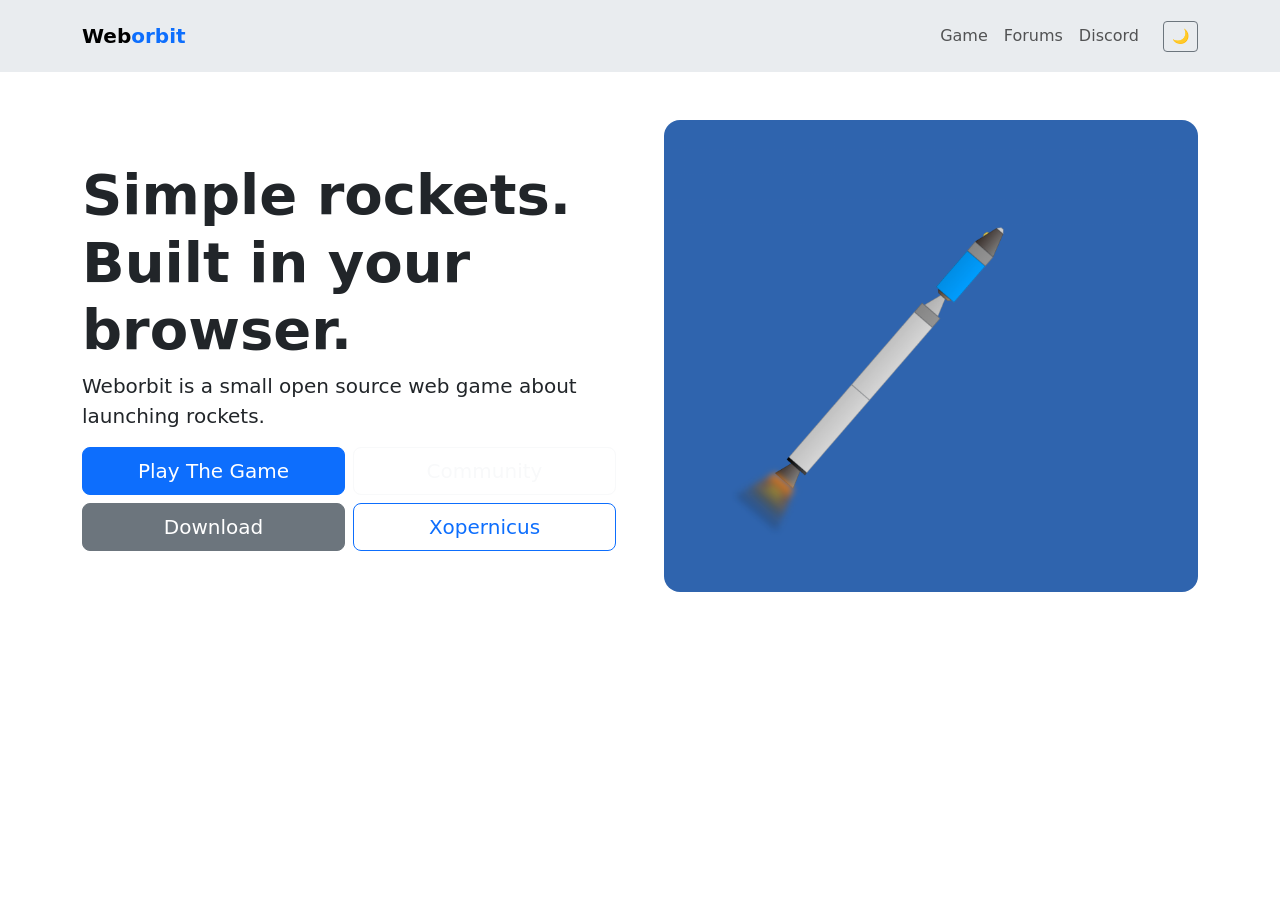
==== index.html @ d41e1221 "Update index.html" ====
<!doctype html>
<html lang="en">
  <head>
    <meta charset="utf-8" />
    <meta name="viewport" content="width=device-width, initial-scale=1" />
    <title>Weborbit</title>
    <link
      href="https://cdn.jsdelivr.net/npm/bootstrap@5.3.3/dist/css/bootstrap.min.css"
      rel="stylesheet"
      integrity="sha384-QWTKZyjpPEjISv5WaRU9OFeRpok6YctnYmDr5pNlyT2bRjXh0JMhjY6hW+ALEwIH"
      crossorigin="anonymous"
    />
    <link rel="icon" type="image/x-icon" href="Favicon.ico">
    <script src="commons.js"></script>
  </head>
  <body>
    <nav class="navbar navbar-expand-lg bg-body-secondary py-3">
      <div class="container">
        <a class="navbar-brand fw-semibold" href="index.html">Web<span id="role-text" class="text-primary">orbit</span></a>
        <button
          class="navbar-toggler"
          type="button"
          data-bs-toggle="collapse"
          data-bs-target="#mainNavbar"
          aria-controls="mainNavbar"
          aria-expanded="false"
          aria-label="Toggle navigation"
        >
          <span class="navbar-toggler-icon"></span>
        </button>
        <div class="collapse navbar-collapse" id="mainNavbar">
          <ul class="navbar-nav ms-auto">
            <li class="nav-item">
              <a class="nav-link" href="game.html">Game</a>
            </li>
            <li class="nav-item">
              <a class="nav-link" href="forum.html">Forums</a>
            </li>
            <li class="nav-item">
              <a class="nav-link" href="https://discord.gg/zv34r6aR3">Discord</a>
            </li>
          </ul>
        </div>
      </div>
    </nav>

    <div class="container py-5">
      <div class="row align-items-center g-5">
        <div class="col-lg-6 text-center text-lg-start">
          <h1 class="display-4 fw-bold">Simple rockets.<br />Built in your browser.</h1>
          <p class="lead">Weborbit is a small open source web game about launching rockets.</p>
          <div class="row row-cols-2 g-2">
            <div class="col"><a href="game.html" class="btn btn-primary btn-lg w-100">Play The Game</a></div>
            <div class="col"><a href="forum.html" class="btn btn-outline-light btn-lg w-100">Community</a></div>
            <div class="col"><a href="https://github.com/sorabora/weborbit/archive/refs/heads/main.zip" class="btn btn-secondary btn-lg w-100">Download</a></div>
            <div class="col"><a href="https://sorabora.github.io/Xopernicus" class="btn btn-outline-primary btn-lg w-100">Xopernicus</a></div>
          </div>
        </div>
        <div class="col-lg-6">
          <img src="Hero.png" class="img-fluid rounded-4 d-block mx-auto" alt="Rocket launching in the Weborbit game">
        </div>
      </div>
    </div>

    <script
      src="https://cdn.jsdelivr.net/npm/bootstrap@5.3.3/dist/js/bootstrap.bundle.min.js"
      integrity="sha384-YvpcrYf0tY3lHB60NNkmXc5s9fDVZLESaAA55NDzOxhy9GkcIdslK1eN7N6jIeHz"
      crossorigin="anonymous"
    ></script>
  </body>
</html>
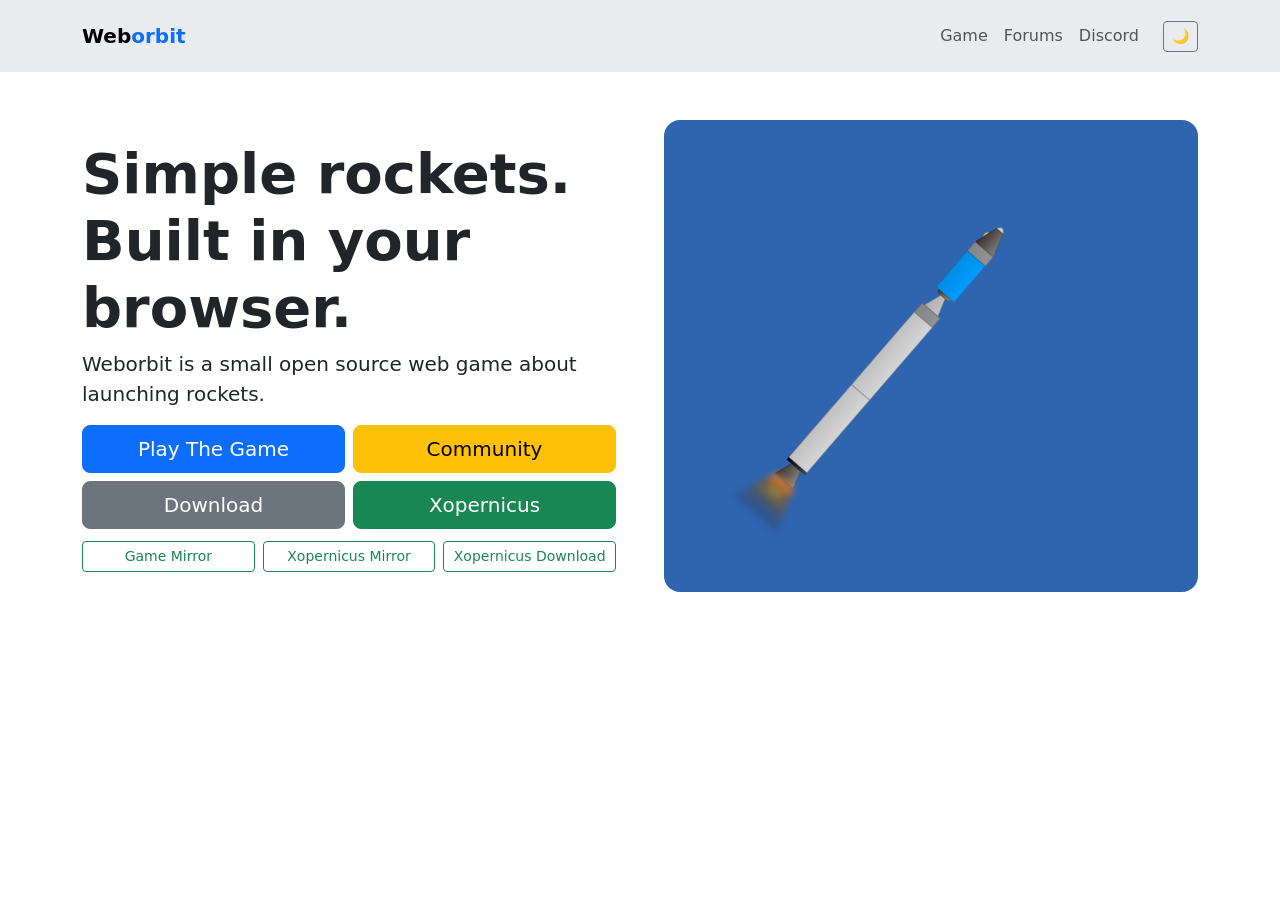
==== commit 1a790d08: "Update index.html" ====
--- a/index.html
+++ b/index.html
@@ -51,9 +51,14 @@
           <p class="lead">Weborbit is a small open source web game about launching rockets.</p>
           <div class="row row-cols-2 g-2">
             <div class="col"><a href="game.html" class="btn btn-primary btn-lg w-100">Play The Game</a></div>
-            <div class="col"><a href="forum.html" class="btn btn-outline-light btn-lg w-100">Community</a></div>
+            <div class="col"><a href="forum.html" class="btn btn-warning btn-lg w-100">Community</a></div>
             <div class="col"><a href="https://github.com/sorabora/weborbit/archive/refs/heads/main.zip" class="btn btn-secondary btn-lg w-100">Download</a></div>
-            <div class="col"><a href="https://sorabora.github.io/Xopernicus" class="btn btn-outline-primary btn-lg w-100">Xopernicus</a></div>
+            <div title="Try out our modding toolkit for the game!" class="col"><a href="https://sorabora.github.io/Xopernicus" class="btn btn-success btn-lg w-100">Xopernicus</a></div>
+          </div>
+          <div class="row row-cols-3 g-2 mt-1">
+            <div class="col"><a href="https://weborbit.vexapplications.deno.net/" class="btn btn-sm btn-outline-success btn-lg w-100">Game Mirror</a></div>
+            <div class="col"><a href="https://xopernicus.vexapplications.deno.net/" class="btn btn-sm btn-outline-success btn-lg w-100">Xopernicus Mirror</a></div>
+            <div class="col"><a href="https://github.com/sorabora/Xopernicus/archive/refs/heads/main.zip" class="btn btn-sm btn-outline-success btn-lg w-100">Xopernicus Download</a></div>
           </div>
         </div>
         <div class="col-lg-6">
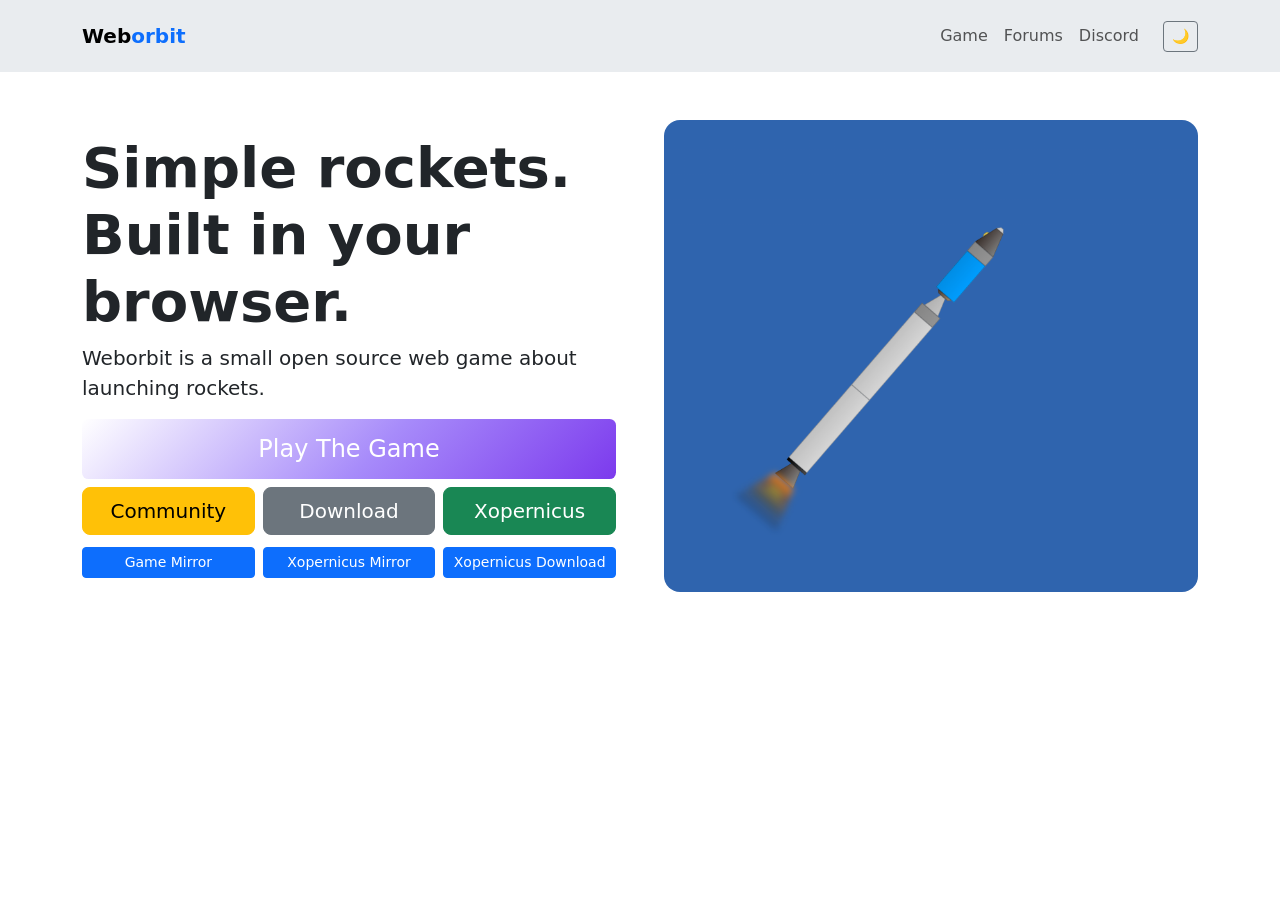
==== commit 3664829c: "Update index.html" ====
--- a/index.html
+++ b/index.html
@@ -12,6 +12,25 @@
     />
     <link rel="icon" type="image/x-icon" href="Favicon.ico">
     <script src="commons.js"></script>
+    <style>
+      .btn-xl {
+        padding: 0.75rem 1.5rem;
+        font-size: 1.5rem;
+        border-radius: 0.4rem;
+      }
+      .btn-gradient-purple {
+        background: linear-gradient(135deg, #ffffff, #a78bfa 55%, #7c3aed);
+        border: none;
+        color: white;
+        transition: transform 0.15s;
+        transform-style: preserve-3d;
+        perspective: 500px;
+      }
+      .btn-gradient-purple:hover {
+        color: white;
+        transform: perspective(500px) rotateX(var(--tilt-x, 0deg)) rotateY(var(--tilt-y, 0deg));
+      }
+    </style>
   </head>
   <body>
     <nav class="navbar navbar-expand-lg bg-body-secondary py-3">
@@ -49,16 +68,16 @@
         <div class="col-lg-6 text-center text-lg-start">
           <h1 class="display-4 fw-bold">Simple rockets.<br />Built in your browser.</h1>
           <p class="lead">Weborbit is a small open source web game about launching rockets.</p>
-          <div class="row row-cols-2 g-2">
-            <div class="col"><a href="game.html" class="btn btn-primary btn-lg w-100">Play The Game</a></div>
+          <div class="col"><a href="game.html" class="btn-gradient-purple btn btn-xl w-100 mb-2">Play The Game</a></div>
+          <div class="row row-cols-3 g-2">
             <div class="col"><a href="forum.html" class="btn btn-warning btn-lg w-100">Community</a></div>
             <div class="col"><a href="https://github.com/sorabora/weborbit/archive/refs/heads/main.zip" class="btn btn-secondary btn-lg w-100">Download</a></div>
             <div title="Try out our modding toolkit for the game!" class="col"><a href="https://sorabora.github.io/Xopernicus" class="btn btn-success btn-lg w-100">Xopernicus</a></div>
           </div>
           <div class="row row-cols-3 g-2 mt-1">
-            <div class="col"><a href="https://weborbit.vexapplications.deno.net/" class="btn btn-sm btn-outline-success btn-lg w-100">Game Mirror</a></div>
-            <div class="col"><a href="https://xopernicus.vexapplications.deno.net/" class="btn btn-sm btn-outline-success btn-lg w-100">Xopernicus Mirror</a></div>
-            <div class="col"><a href="https://github.com/sorabora/Xopernicus/archive/refs/heads/main.zip" class="btn btn-sm btn-outline-success btn-lg w-100">Xopernicus Download</a></div>
+            <div class="col"><a href="https://weborbit.vexapplications.deno.net/" class="btn btn-sm btn-primary btn-lg w-100">Game Mirror</a></div>
+            <div class="col"><a href="https://xopernicus.vexapplications.deno.net/" class="btn btn-sm btn-primary btn-lg w-100">Xopernicus Mirror</a></div>
+            <div class="col"><a href="https://github.com/sorabora/Xopernicus/archive/refs/heads/main.zip" class="btn btn-sm btn-primary btn-lg w-100">Xopernicus Download</a></div>
           </div>
         </div>
         <div class="col-lg-6">
@@ -72,5 +91,20 @@
       integrity="sha384-YvpcrYf0tY3lHB60NNkmXc5s9fDVZLESaAA55NDzOxhy9GkcIdslK1eN7N6jIeHz"
       crossorigin="anonymous"
     ></script>
+    <script>
+      document.querySelectorAll(".btn-gradient-purple").forEach(btn => {
+        btn.addEventListener("mousemove", e => {
+          const rect = btn.getBoundingClientRect();
+          const px = (e.clientX - rect.left) / rect.width - 0.5;
+          const py = (e.clientY - rect.top) / rect.height - 0.5;
+          btn.style.setProperty("--tilt-x", `${py * -20}deg`);
+          btn.style.setProperty("--tilt-y", `${px * 20}deg`);
+        });
+        btn.addEventListener("mouseleave", () => {
+          btn.style.setProperty("--tilt-x", "0deg");
+          btn.style.setProperty("--tilt-y", "0deg");
+        });
+      });
+    </script>
   </body>
 </html>
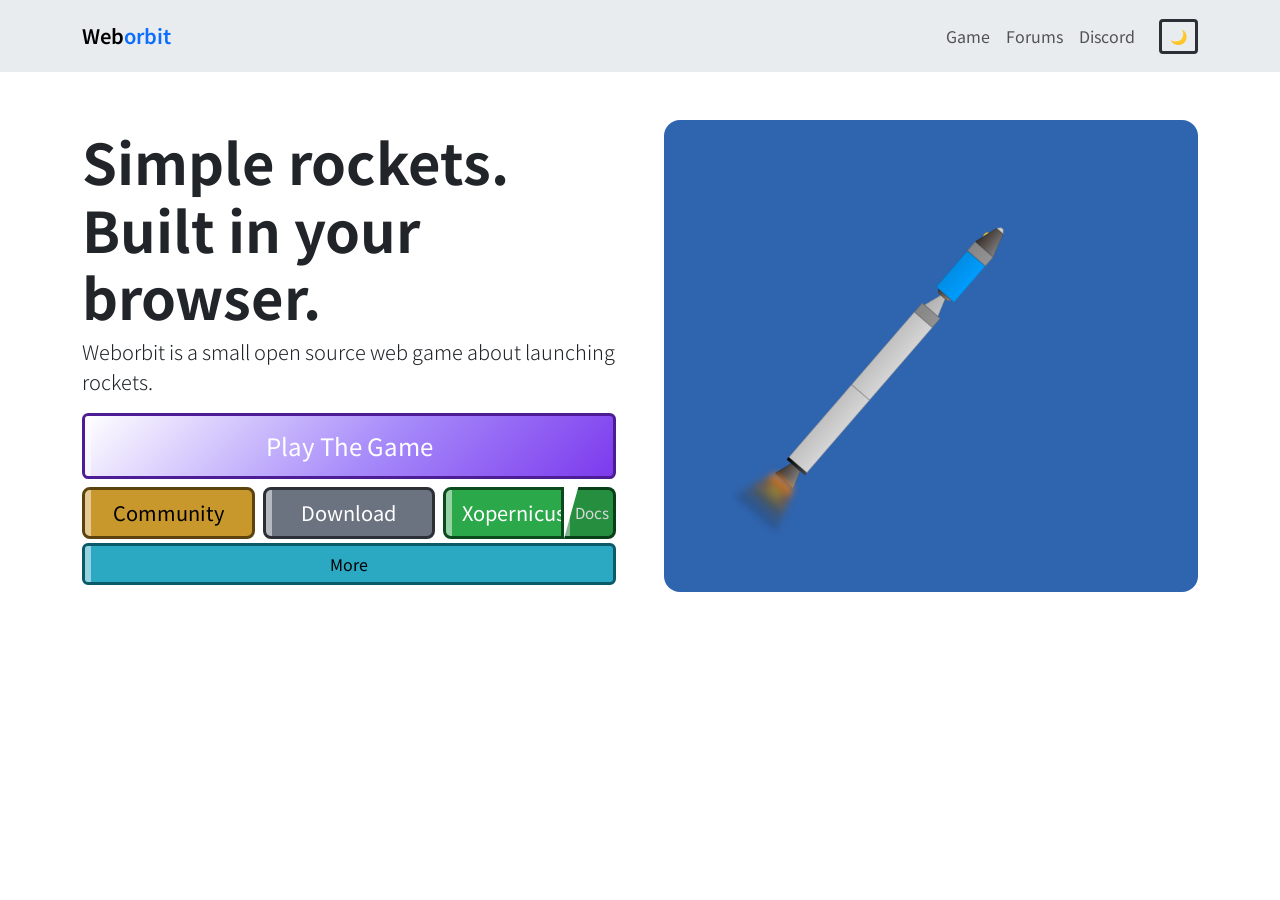
==== commit 6c7528f5: "Add files via upload" ====
--- a/index.html
+++ b/index.html
@@ -11,26 +11,8 @@
       crossorigin="anonymous"
     />
     <link rel="icon" type="image/x-icon" href="Favicon.ico">
+    <link rel="stylesheet" href="mod.css">
     <script src="commons.js"></script>
-    <style>
-      .btn-xl {
-        padding: 0.75rem 1.5rem;
-        font-size: 1.5rem;
-        border-radius: 0.4rem;
-      }
-      .btn-gradient-purple {
-        background: linear-gradient(135deg, #ffffff, #a78bfa 55%, #7c3aed);
-        border: none;
-        color: white;
-        transition: transform 0.15s;
-        transform-style: preserve-3d;
-        perspective: 500px;
-      }
-      .btn-gradient-purple:hover {
-        color: white;
-        transform: perspective(500px) rotateX(var(--tilt-x, 0deg)) rotateY(var(--tilt-y, 0deg));
-      }
-    </style>
   </head>
   <body>
     <nav class="navbar navbar-expand-lg bg-body-secondary py-3">
@@ -68,16 +50,25 @@
         <div class="col-lg-6 text-center text-lg-start">
           <h1 class="display-4 fw-bold">Simple rockets.<br />Built in your browser.</h1>
           <p class="lead">Weborbit is a small open source web game about launching rockets.</p>
-          <div class="col"><a href="game.html" class="btn-gradient-purple btn btn-xl w-100 mb-2">Play The Game</a></div>
-          <div class="row row-cols-3 g-2">
-            <div class="col"><a href="forum.html" class="btn btn-warning btn-lg w-100">Community</a></div>
-            <div class="col"><a href="https://github.com/sorabora/weborbit/archive/refs/heads/main.zip" class="btn btn-secondary btn-lg w-100">Download</a></div>
-            <div title="Try out our modding toolkit for the game!" class="col"><a href="https://sorabora.github.io/Xopernicus" class="btn btn-success btn-lg w-100">Xopernicus</a></div>
-          </div>
-          <div class="row row-cols-3 g-2 mt-1">
-            <div class="col"><a href="https://weborbit.vexapplications.deno.net/" class="btn btn-sm btn-primary btn-lg w-100">Game Mirror</a></div>
-            <div class="col"><a href="https://xopernicus.vexapplications.deno.net/" class="btn btn-sm btn-primary btn-lg w-100">Xopernicus Mirror</a></div>
-            <div class="col"><a href="https://github.com/sorabora/Xopernicus/archive/refs/heads/main.zip" class="btn btn-sm btn-primary btn-lg w-100">Xopernicus Download</a></div>
+          <div class="home-buttons">
+            <div class="col"><a href="game.html" class="btn-gradient-purple btn btn-xl w-100 mb-2">Play The Game</a></div>
+            <div class="row row-cols-3 g-2">
+              <div class="col"><a href="forum.html" class="btn btn-warning btn-lg w-100">Community</a></div>
+              <div class="col"><a href="https://github.com/sorabora/weborbit/archive/refs/heads/main.zip" class="btn btn-secondary btn-lg w-100">Download</a></div>
+              <div title="Try out our modding toolkit for the game!" class="col xopernicus-group">
+                <a href="https://sorabora.github.io/Xopernicus" class="btn btn-success btn-lg xopernicus-btn">Xopernicus</a><a href="docs/index.html" class="btn btn-success btn-lg docs-tab" title="Modding documentation">Docs</a>
+              </div>
+            </div>
+            <div class="mt-1">
+              <button class="btn btn-info w-100" type="button" data-bs-toggle="collapse" data-bs-target="#moreLinks" aria-expanded="false" aria-controls="moreLinks">More</button>
+              <div class="collapse mt-2" id="moreLinks">
+                <div class="d-grid gap-2">
+                  <a href="https://weborbit.vexapplications.deno.net/" class="btn btn-primary w-100">Game Mirror</a>
+                  <a href="https://xopernicus.vexapplications.deno.net/" class="btn btn-primary w-100">Xopernicus Mirror</a>
+                  <a href="https://github.com/sorabora/Xopernicus/archive/refs/heads/main.zip" class="btn btn-primary w-100">Xopernicus Download</a>
+                </div>
+              </div>
+            </div>
           </div>
         </div>
         <div class="col-lg-6">
--- a/mod.css
+++ b/mod.css
@@ -0,0 +1,116 @@
+@import url("https://fonts.googleapis.com/css2?family=Noto+Sans+JP:wght@400;500;700;900&display=swap");
+
+body {
+  font-family: "Noto Sans JP", sans-serif;
+}
+
+.btn {
+  border-width: 3px;
+}
+.btn-primary {
+  background-color: #2596be;
+  border-color: #0b516a;
+}
+.btn-success {
+  background-color: #2ba84a;
+  border-color: #0b4a1c;
+}
+.btn-danger {
+  background-color: #c23b3b;
+  border-color: #5a1414;
+}
+.btn-warning {
+  background-color: #c9982c;
+  border-color: #5c430e;
+}
+.btn-info {
+  background-color: #2ba8c2;
+  border-color: #0b5a6a;
+}
+.btn-secondary {
+  background-color: #6b7280;
+  border-color: #2c2f36;
+}
+.btn-outline-secondary {
+  color: #6b7280;
+  border-color: #2c2f36;
+}
+.btn-outline-secondary:hover {
+  background-color: #6b7280;
+  border-color: #2c2f36;
+}
+.btn-xl {
+  padding: 0.75rem 1.5rem;
+  font-size: 1.5rem;
+  border-radius: 0.4rem;
+}
+.btn-gradient-purple {
+  background: linear-gradient(135deg, #ffffff, #a78bfa 55%, #7c3aed);
+  border: 3px solid #4c1d95;
+  color: white;
+  transition: transform 0.15s;
+  transform-style: preserve-3d;
+  perspective: 500px;
+}
+[data-bs-theme="dark"] .btn-gradient-purple {
+  background: linear-gradient(135deg, #312e81, #7c3aed 55%, #c084fc);
+}
+.btn-gradient-purple:hover {
+  color: white;
+  transform: perspective(500px) rotateX(var(--tilt-x, 0deg)) rotateY(var(--tilt-y, 0deg));
+}
+
+.xopernicus-group {
+  display: flex;
+}
+.xopernicus-btn {
+  flex: 1 1 auto;
+  border-top-right-radius: 0;
+  border-bottom-right-radius: 0;
+  position: relative;
+  z-index: 1;
+}
+.xopernicus-btn::after {
+  content: "";
+  position: absolute;
+  top: 0;
+  right: -0.9rem;
+  width: 0.9rem;
+  height: 100%;
+  background-color: #2ba84a;
+  clip-path: polygon(0 0, 100% 0, 0 100%);
+}
+.docs-tab {
+  flex: 0 0 3.25rem;
+  display: flex;
+  align-items: center;
+  justify-content: center;
+  padding: 0.5rem 0.5rem 0.5rem 1rem;
+  font-size: 0.95rem;
+  border-left: none;
+  border-top-left-radius: 0;
+  border-bottom-left-radius: 0;
+  margin-left: 0;
+  clip-path: polygon(0.9rem 0, 100% 0, 100% 100%, 0 100%);
+  filter: brightness(0.85);
+  position: relative;
+  z-index: 0;
+}
+
+.home-buttons .btn {
+  position: relative;
+  overflow: hidden;
+}
+.home-buttons .btn::before {
+  content: "";
+  position: absolute;
+  left: 0;
+  top: 0;
+  bottom: 0;
+  width: 6px;
+  background: rgba(255, 255, 255, 0.5);
+  transition: width 0.15s ease-in-out;
+}
+.home-buttons .btn:hover::before {
+  width: 100%;
+}
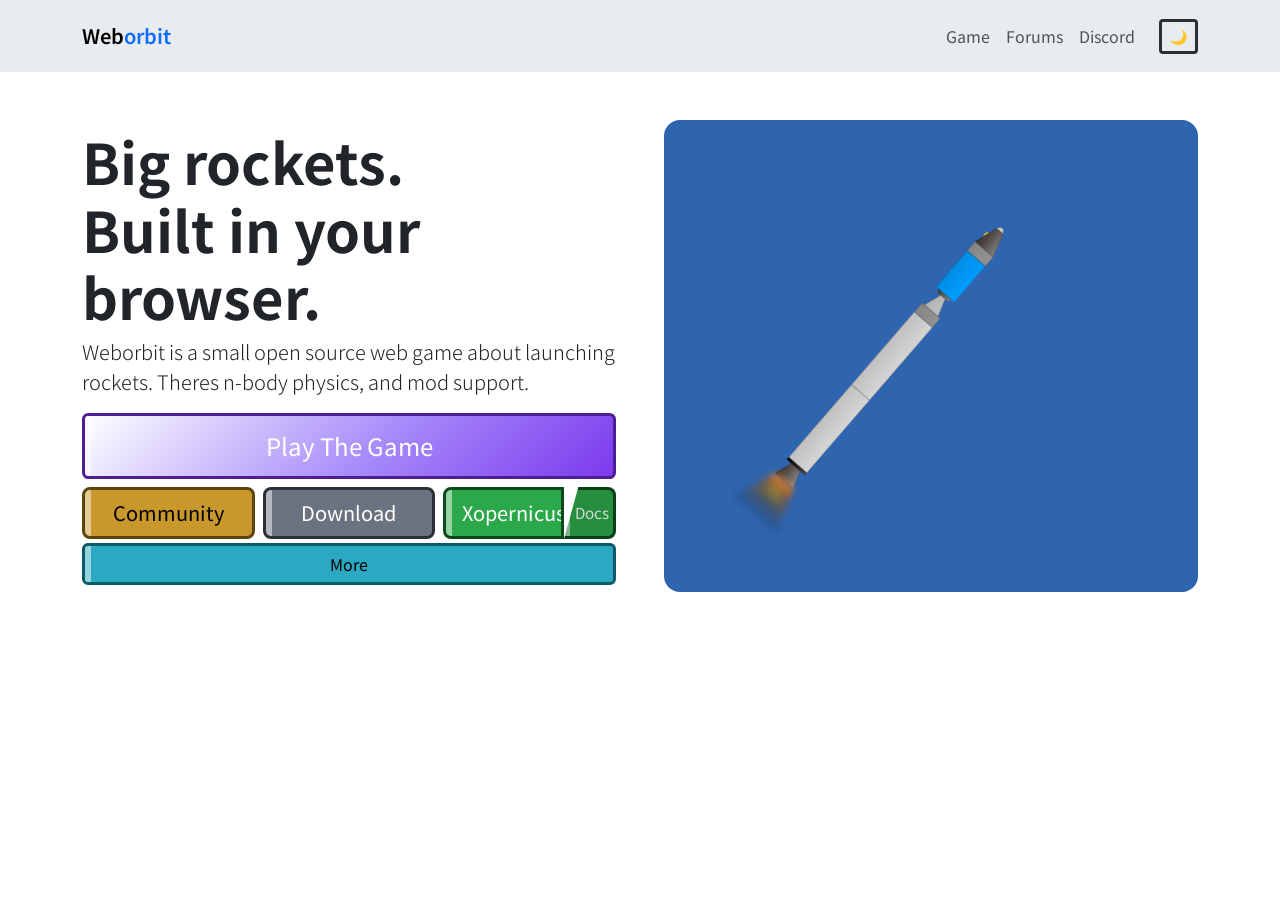
==== commit aef76c1b: "Update index.html" ====
--- a/index.html
+++ b/index.html
@@ -48,8 +48,8 @@
     <div class="container py-5">
       <div class="row align-items-center g-5">
         <div class="col-lg-6 text-center text-lg-start">
-          <h1 class="display-4 fw-bold">Simple rockets.<br />Built in your browser.</h1>
-          <p class="lead">Weborbit is a small open source web game about launching rockets.</p>
+          <h1 class="display-4 fw-bold">Big rockets.<br />Built in your browser.</h1>
+          <p class="lead">Weborbit is a small open source web game about launching rockets. Theres n-body physics, and mod support.</p>
           <div class="home-buttons">
             <div class="col"><a href="game.html" class="btn-gradient-purple btn btn-xl w-100 mb-2">Play The Game</a></div>
             <div class="row row-cols-3 g-2">
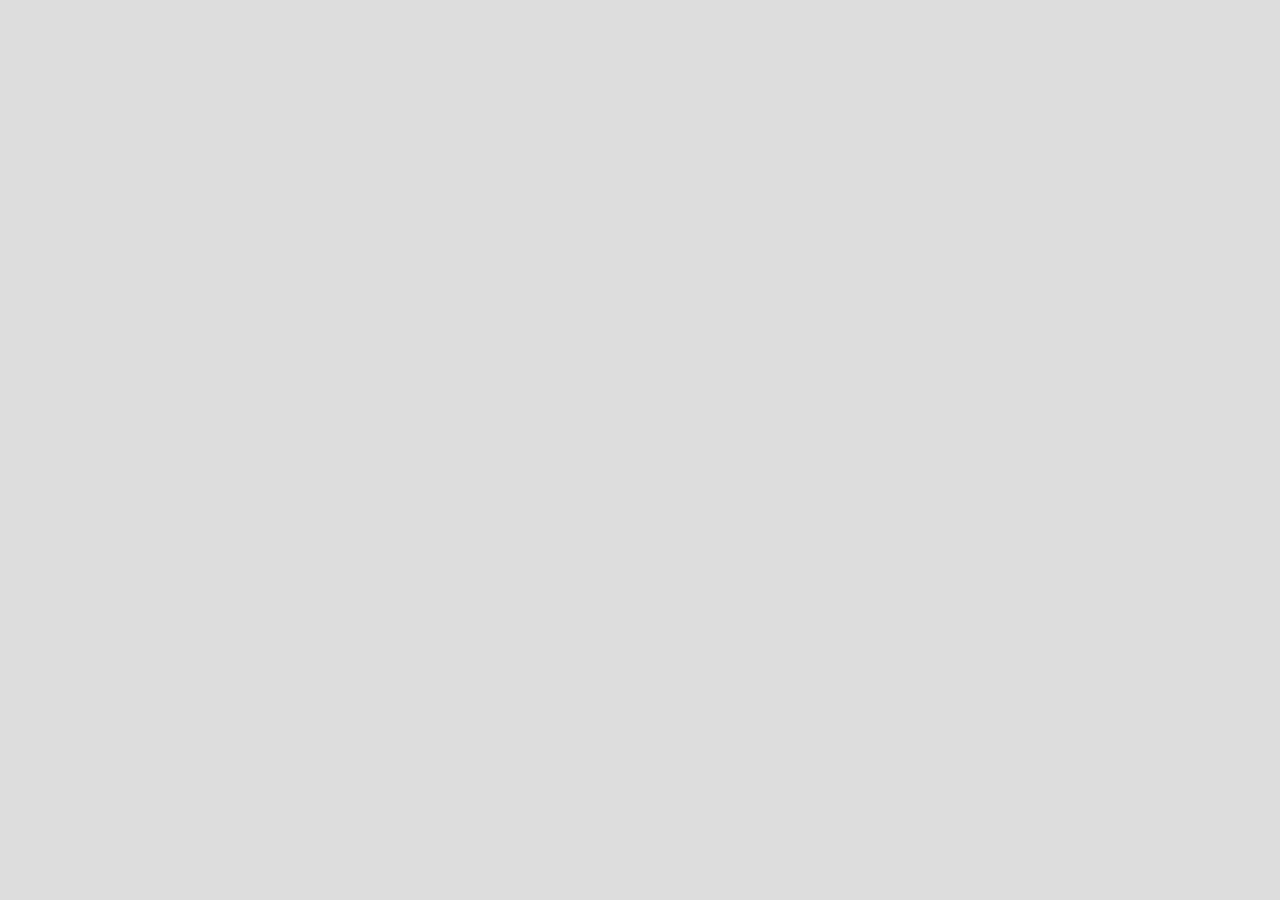
==== commit 27fb50fa: "Add files via upload" ====
--- a/index.html
+++ b/index.html
@@ -1,101 +1,50 @@
-<!doctype html>
+<!DOCTYPE html>
 <html lang="en">
   <head>
+    <script src="p5.min.js"></script>
+    <script src="p5.sound.min.js"></script>
+
+    <link rel="stylesheet" type="text/css" href="style.css" />
     <meta charset="utf-8" />
-    <meta name="viewport" content="width=device-width, initial-scale=1" />
-    <title>Weborbit</title>
-    <link
-      href="https://cdn.jsdelivr.net/npm/bootstrap@5.3.3/dist/css/bootstrap.min.css"
-      rel="stylesheet"
-      integrity="sha384-QWTKZyjpPEjISv5WaRU9OFeRpok6YctnYmDr5pNlyT2bRjXh0JMhjY6hW+ALEwIH"
-      crossorigin="anonymous"
-    />
-    <link rel="icon" type="image/x-icon" href="Favicon.ico">
-    <link rel="stylesheet" href="mod.css">
-    <script src="commons.js"></script>
   </head>
   <body>
-    <nav class="navbar navbar-expand-lg bg-body-secondary py-3">
-      <div class="container">
-        <a class="navbar-brand fw-semibold" href="index.html">Web<span id="role-text" class="text-primary">orbit</span></a>
-        <button
-          class="navbar-toggler"
-          type="button"
-          data-bs-toggle="collapse"
-          data-bs-target="#mainNavbar"
-          aria-controls="mainNavbar"
-          aria-expanded="false"
-          aria-label="Toggle navigation"
-        >
-          <span class="navbar-toggler-icon"></span>
-        </button>
-        <div class="collapse navbar-collapse" id="mainNavbar">
-          <ul class="navbar-nav ms-auto">
-            <li class="nav-item">
-              <a class="nav-link" href="game.html">Game</a>
-            </li>
-            <li class="nav-item">
-              <a class="nav-link" href="forum.html">Forums</a>
-            </li>
-            <li class="nav-item">
-              <a class="nav-link" href="https://discord.gg/zv34r6aR3">Discord</a>
-            </li>
-          </ul>
+    <main></main>
+    <div id="fatalError" hidden>
+      <div class="flex">
+        <div class="container">
+          <h1>p5.js crashed?</h1>
+          <img src="Favicon.ico" width="64" height="64" />
+        </div>
+        <div class="container">
+          <h1>:(</h1>
         </div>
       </div>
-    </nav>
-
-    <div class="container py-5">
-      <div class="row align-items-center g-5">
-        <div class="col-lg-6 text-center text-lg-start">
-          <h1 class="display-4 fw-bold">Big rockets.<br />Built in your browser.</h1>
-          <p class="lead">Weborbit is a small open source web game about launching rockets. Theres n-body physics, and mod support.</p>
-          <div class="home-buttons">
-            <div class="col"><a href="game.html" class="btn-gradient-purple btn btn-xl w-100 mb-2">Play The Game</a></div>
-            <div class="row row-cols-3 g-2">
-              <div class="col"><a href="forum.html" class="btn btn-warning btn-lg w-100">Community</a></div>
-              <div class="col"><a href="https://github.com/sorabora/weborbit/archive/refs/heads/main.zip" class="btn btn-secondary btn-lg w-100">Download</a></div>
-              <div title="Try out our modding toolkit for the game!" class="col xopernicus-group">
-                <a href="https://sorabora.github.io/Xopernicus" class="btn btn-success btn-lg xopernicus-btn">Xopernicus</a><a href="docs/index.html" class="btn btn-success btn-lg docs-tab" title="Modding documentation">Docs</a>
-              </div>
-            </div>
-            <div class="mt-1">
-              <button class="btn btn-info w-100" type="button" data-bs-toggle="collapse" data-bs-target="#moreLinks" aria-expanded="false" aria-controls="moreLinks">More</button>
-              <div class="collapse mt-2" id="moreLinks">
-                <div class="d-grid gap-2">
-                  <a href="https://weborbit.vexapplications.deno.net/" class="btn btn-primary w-100">Game Mirror</a>
-                  <a href="https://xopernicus.vexapplications.deno.net/" class="btn btn-primary w-100">Xopernicus Mirror</a>
-                  <a href="https://github.com/sorabora/Xopernicus/archive/refs/heads/main.zip" class="btn btn-primary w-100">Xopernicus Download</a>
-                </div>
-              </div>
-            </div>
-          </div>
+      <div class="flex">
+        <div class="container">
+          <pre id="errorDetails">Error Details:</pre>
         </div>
-        <div class="col-lg-6">
-          <img src="Hero.png" class="img-fluid rounded-4 d-block mx-auto" alt="Rocket launching in the Weborbit game">
+      </div>
+      <div class="flex">
+        <div class="container">
+          <pre id="errorPhase"></pre>
+        </div>
+      </div>
+      <div class="flex">
+        <div class="container">
+          <button id="clearStorage">Clear saved game data and reload</button>
         </div>
       </div>
     </div>
-
-    <script
-      src="https://cdn.jsdelivr.net/npm/bootstrap@5.3.3/dist/js/bootstrap.bundle.min.js"
-      integrity="sha384-YvpcrYf0tY3lHB60NNkmXc5s9fDVZLESaAA55NDzOxhy9GkcIdslK1eN7N6jIeHz"
-      crossorigin="anonymous"
-    ></script>
     <script>
-      document.querySelectorAll(".btn-gradient-purple").forEach(btn => {
-        btn.addEventListener("mousemove", e => {
-          const rect = btn.getBoundingClientRect();
-          const px = (e.clientX - rect.left) / rect.width - 0.5;
-          const py = (e.clientY - rect.top) / rect.height - 0.5;
-          btn.style.setProperty("--tilt-x", `${py * -20}deg`);
-          btn.style.setProperty("--tilt-y", `${px * 20}deg`);
-        });
-        btn.addEventListener("mouseleave", () => {
-          btn.style.setProperty("--tilt-x", "0deg");
-          btn.style.setProperty("--tilt-y", "0deg");
-        });
+      document.getElementById("clearStorage").addEventListener("click", () => {
+        for (const key of Object.keys(localStorage)) {
+          if (key.startsWith("weborbit-")) {
+            localStorage.removeItem(key);
+          }
+        }
+        location.reload();
       });
     </script>
+    <script src="js/boot/script-loader.js"></script>
   </body>
 </html>
--- a/style.css
+++ b/style.css
@@ -0,0 +1,41 @@
+html, body {
+  margin: 0;
+  padding: 0;
+  overflow: hidden;
+  background: #ddd;
+  font-family: Arial, Helvetica, sans-serif
+}
+canvas {
+  display: block;
+}
+[hidden] {
+  display: none;
+}
+h1 {
+  color: red;
+}
+.flex {
+  margin-top: 1.5rem;
+  display: flex;
+  justify-content: center; 
+}
+.container {
+  padding: 16px;
+  border: 1px solid red;
+  display: flex;
+  justify-content: center;
+  align-items: center;
+}
+img {
+  margin-left: 1rem;
+}
+.forum-emoticon {
+  height: 1.3em;
+  width: auto;
+  margin: 0 0.05em;
+  vertical-align: middle;
+}#fatalError button {
+  padding: 10px 18px;
+  font-size: 1rem;
+  cursor: pointer;
+}
